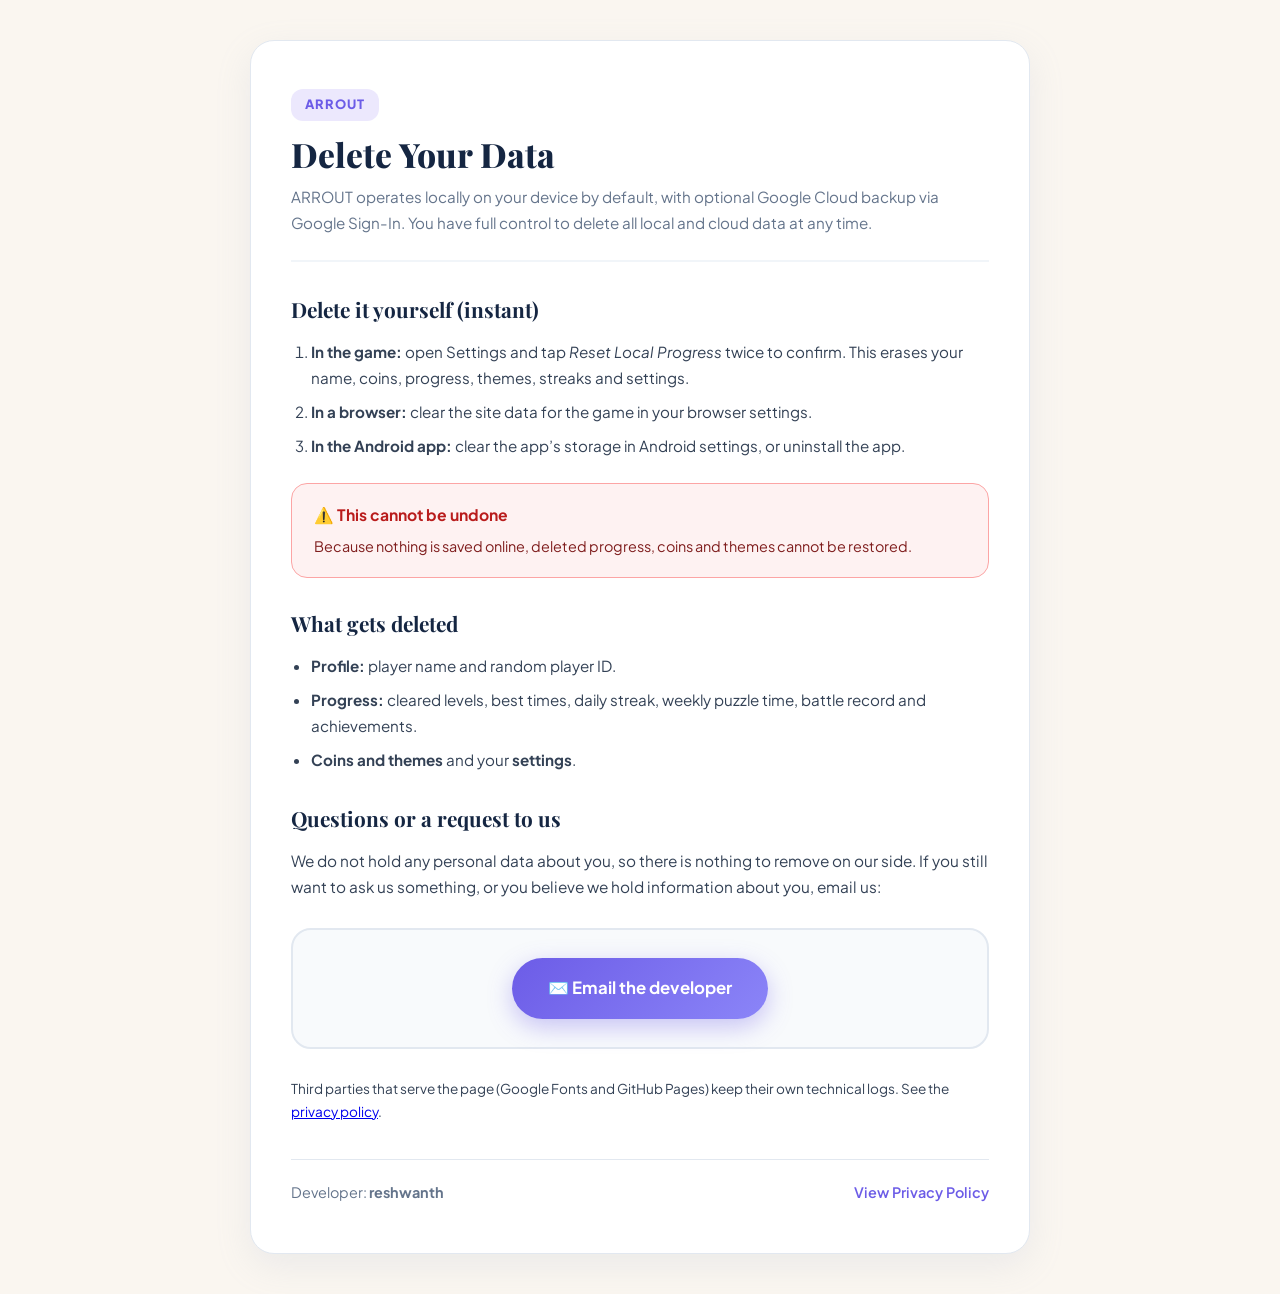
==== delete-account/index.html @ 32f8b6ac "Add files via upload" ====
<!DOCTYPE html>
<html lang="en">
<head>
  <meta charset="UTF-8">
  <meta name="viewport" content="width=device-width, initial-scale=1.0">
  <title>ARROUT — Request Account & Data Deletion</title>
  <link rel="icon" href="data:image/svg+xml,<svg xmlns=%22http://www.w3.org/2000/svg%22 viewBox=%220 0 100 100%22><text y=%22.9em%22 font-size=%2290%22>🏹</text></svg>">
  <link rel="preconnect" href="https://fonts.googleapis.com">
  <link rel="preconnect" href="https://fonts.gstatic.com" crossorigin>
  <link href="https://fonts.googleapis.com/css2?family=Plus+Jakarta+Sans:wght@400;500;600;700;800&family=Playfair+Display:wght@700;800&display=swap" rel="stylesheet">
  <style>
    :root {
      --bg: #FAF6F0;
      --card-bg: #FFFFFF;
      --text-main: #1E293B;
      --text-navy: #152642;
      --text-muted: #64748B;
      --accent-purple: #6C5CE7;
      --accent-purple-hover: #5846E0;
      --accent-purple-light: #ECE8FD;
      --danger-red: #EF4444;
      --danger-bg: #FEF2F2;
      --danger-border: #FCA5A5;
      --border-color: #E2E8F0;
      --radius: 24px;
    }

    * {
      box-sizing: border-box;
      margin: 0;
      padding: 0;
    }

    body {
      background-color: var(--bg);
      color: var(--text-main);
      font-family: 'Plus Jakarta Sans', -apple-system, BlinkMacSystemFont, 'Segoe UI', Roboto, sans-serif;
      line-height: 1.7;
      padding: 40px 20px;
      display: flex;
      justify-content: center;
      min-height: 100vh;
    }

    .container {
      width: 100%;
      max-width: 780px;
      background: var(--card-bg);
      padding: 48px 40px;
      border-radius: var(--radius);
      box-shadow: 0 12px 35px rgba(160, 175, 200, 0.16);
      border: 1px solid var(--border-color);
    }

    .header-block {
      border-bottom: 2px solid #F1F5F9;
      padding-bottom: 24px;
      margin-bottom: 30px;
    }

    .brand-tag {
      display: inline-flex;
      align-items: center;
      gap: 6px;
      background: var(--accent-purple-light);
      color: var(--accent-purple);
      padding: 5px 14px;
      border-radius: 12px;
      font-size: 0.8rem;
      font-weight: 800;
      letter-spacing: 1px;
      margin-bottom: 12px;
    }

    h1 {
      font-family: 'Playfair Display', Georgia, serif;
      color: var(--text-navy);
      font-size: 2.1rem;
      font-weight: 800;
      line-height: 1.3;
      margin-bottom: 8px;
    }

    .subtitle {
      color: var(--text-muted);
      font-size: 0.95rem;
    }

    h2 {
      font-family: 'Playfair Display', Georgia, serif;
      color: var(--text-navy);
      font-size: 1.3rem;
      margin-top: 28px;
      margin-bottom: 12px;
    }

    p {
      margin-bottom: 14px;
      font-size: 0.96rem;
      color: #334155;
    }

    ul, ol {
      margin-left: 20px;
      margin-bottom: 18px;
      color: #334155;
    }

    li {
      margin-bottom: 8px;
      font-size: 0.95rem;
    }

    .action-card {
      background: #F8FAFC;
      border: 2px solid #E2E8F0;
      border-radius: 20px;
      padding: 28px;
      margin: 28px 0;
      text-align: center;
    }

    .action-card h3 {
      color: var(--text-navy);
      font-size: 1.2rem;
      margin-bottom: 10px;
    }

    .action-card p {
      color: var(--text-muted);
      font-size: 0.92rem;
      max-width: 540px;
      margin: 0 auto 20px auto;
    }

    .btn-mail {
      display: inline-flex;
      align-items: center;
      justify-content: center;
      gap: 10px;
      background: linear-gradient(135deg, #6C5CE7, #8B85F8);
      color: #FFFFFF !important;
      font-size: 1.05rem;
      font-weight: 700;
      padding: 16px 36px;
      border-radius: 50px;
      text-decoration: none;
      box-shadow: 0 8px 24px rgba(108, 92, 231, 0.35);
      transition: all 0.2s ease;
      cursor: pointer;
      border: none;
    }

    .btn-mail:hover {
      transform: translateY(-2px);
      box-shadow: 0 12px 28px rgba(108, 92, 231, 0.45);
    }

    .btn-mail:active {
      transform: translateY(0);
    }

    .warning-box {
      background: var(--danger-bg);
      border: 1px solid var(--danger-border);
      border-radius: 16px;
      padding: 18px 22px;
      margin: 24px 0;
    }

    .warning-box strong {
      color: #B91C1C;
      display: block;
      margin-bottom: 6px;
      font-size: 0.98rem;
    }

    .warning-box p {
      color: #7F1D1D;
      font-size: 0.9rem;
      margin-bottom: 0;
    }

    .preview-box {
      background: #1E293B;
      color: #E2E8F0;
      border-radius: 14px;
      padding: 20px;
      font-family: 'Courier New', Courier, monospace;
      font-size: 0.88rem;
      line-height: 1.6;
      white-space: pre-wrap;
      word-break: break-word;
      margin: 16px 0;
      position: relative;
    }

    .copy-btn {
      position: absolute;
      top: 12px;
      right: 12px;
      background: #334155;
      color: #F8FAFC;
      border: 1px solid #475569;
      border-radius: 8px;
      padding: 6px 12px;
      font-size: 0.78rem;
      font-weight: 600;
      cursor: pointer;
      transition: background 0.2s;
    }

    .copy-btn:hover {
      background: #475569;
    }

    .footer-links {
      margin-top: 36px;
      padding-top: 20px;
      border-top: 1px solid var(--border-color);
      display: flex;
      justify-content: space-between;
      align-items: center;
      flex-wrap: wrap;
      gap: 12px;
      font-size: 0.9rem;
      color: var(--text-muted);
    }

    .footer-links a {
      color: var(--accent-purple);
      text-decoration: none;
      font-weight: 600;
    }

    .footer-links a:hover {
      text-decoration: underline;
    }

    @media (max-width: 600px) {
      body {
        padding: 16px 12px;
      }
      .container {
        padding: 28px 20px;
      }
      h1 {
        font-size: 1.65rem;
      }
      .btn-mail {
        width: 100%;
        padding: 14px 20px;
      }
    }
  </style>
</head>
<body>
  <div class="container">
    <div class="header-block">
      <div class="brand-tag">ARROUT</div>
      <h1>Delete Your Data</h1>
      <div class="subtitle">ARROUT operates locally on your device by default, with optional Google Cloud backup via Google Sign-In. You have full control to delete all local and cloud data at any time.</div>
    </div>
    <h2>Delete it yourself (instant)</h2>
    <ol>
      <li><strong>In the game:</strong> open Settings and tap <em>Reset Local Progress</em> twice to confirm. This erases your name, coins, progress, themes, streaks and settings.</li>
      <li><strong>In a browser:</strong> clear the site data for the game in your browser settings.</li>
      <li><strong>In the Android app:</strong> clear the app’s storage in Android settings, or uninstall the app.</li>
    </ol>
    <div class="warning-box"><strong>⚠️ This cannot be undone</strong><p>Because nothing is saved online, deleted progress, coins and themes cannot be restored.</p></div>
    <h2>What gets deleted</h2>
    <ul>
      <li><strong>Profile:</strong> player name and random player ID.</li>
      <li><strong>Progress:</strong> cleared levels, best times, daily streak, weekly puzzle time, battle record and achievements.</li>
      <li><strong>Coins and themes</strong> and your <strong>settings</strong>.</li>
    </ul>
    <h2>Questions or a request to us</h2>
    <p>We do not hold any personal data about you, so there is nothing to remove on our side. If you still want to ask us something, or you believe we hold information about you, email us:</p>
    <div class="action-card">
      <a class="btn-mail" href="mailto:web.sannivesham@gmail.com?subject=ARROUT%20-%20Account%20%26%20Data%20Deletion%20Request&body=Hello%20ARROUT%20Support%20Team%2C%0A%0AI%20am%20requesting%20the%20permanent%20deletion%20of%20my%20ARROUT%20game%20account%20and%20all%20associated%20data.%0A%0APlease%20find%20my%20account%20details%20below%3A%0A-%20In-Game%20Username%20%2F%20Display%20Name%3A%20%0A-%20Registered%20Email%20Address%3A%20%0A-%20Player%20ID%20%28if%20known%29%3A%20%0A%0AI%20understand%20that%20this%20action%20is%20irreversible%20and%20will%20delete%20all%20my%20game%20progress%2C%20coins%2C%20scores%2C%20and%20inventory.%0A%0AThank%20you.">✉️ Email the developer</a>
    </div>
    <p style="font-size:.85rem;">Third parties that serve the page (Google Fonts and GitHub Pages) keep their own technical logs. See the <a href="../privacy-policy/#sec-8">privacy policy</a>.</p>
    <div class="footer-links">
      <span>Developer: <strong>reshwanth</strong></span>
      <span><a href="../privacy-policy/">View Privacy Policy</a></span>
    </div>
  </div>
</body>
</html>
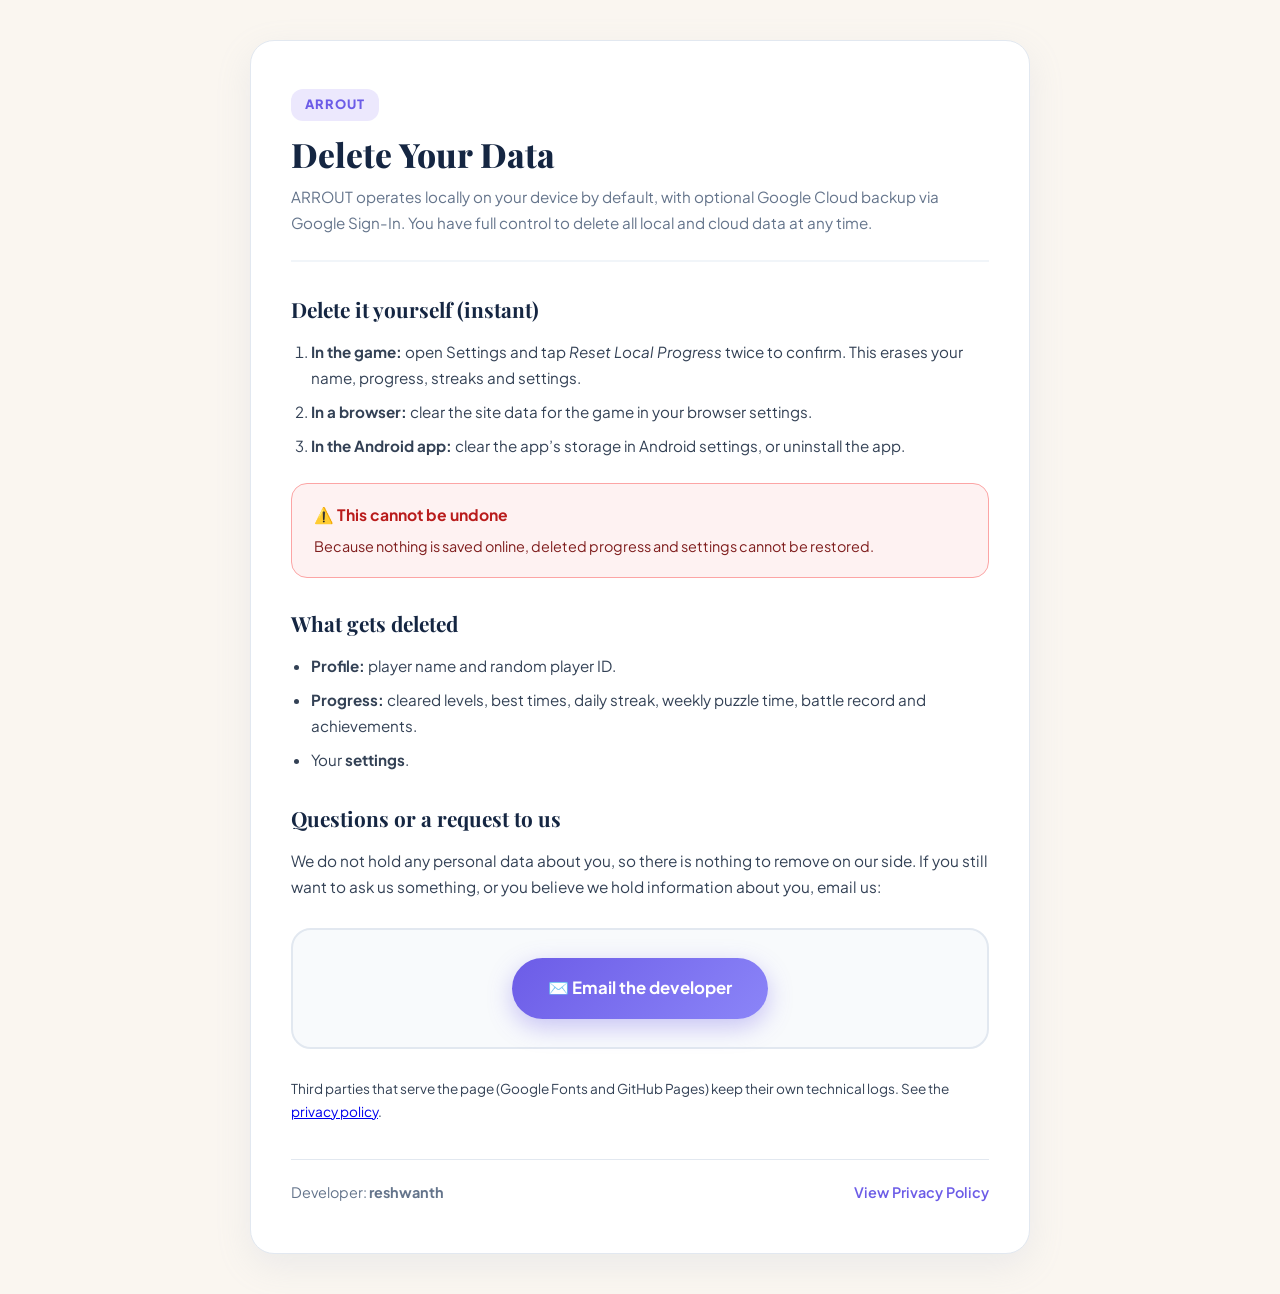
==== commit 1afe42b1: "Remove coins system, update themes and pause handling" ====
--- a/delete-account/index.html
+++ b/delete-account/index.html
@@ -263,21 +263,21 @@
     </div>
     <h2>Delete it yourself (instant)</h2>
     <ol>
-      <li><strong>In the game:</strong> open Settings and tap <em>Reset Local Progress</em> twice to confirm. This erases your name, coins, progress, themes, streaks and settings.</li>
+      <li><strong>In the game:</strong> open Settings and tap <em>Reset Local Progress</em> twice to confirm. This erases your name, progress, streaks and settings.</li>
       <li><strong>In a browser:</strong> clear the site data for the game in your browser settings.</li>
       <li><strong>In the Android app:</strong> clear the app’s storage in Android settings, or uninstall the app.</li>
     </ol>
-    <div class="warning-box"><strong>⚠️ This cannot be undone</strong><p>Because nothing is saved online, deleted progress, coins and themes cannot be restored.</p></div>
+    <div class="warning-box"><strong>⚠️ This cannot be undone</strong><p>Because nothing is saved online, deleted progress and settings cannot be restored.</p></div>
     <h2>What gets deleted</h2>
     <ul>
       <li><strong>Profile:</strong> player name and random player ID.</li>
       <li><strong>Progress:</strong> cleared levels, best times, daily streak, weekly puzzle time, battle record and achievements.</li>
-      <li><strong>Coins and themes</strong> and your <strong>settings</strong>.</li>
+      <li>Your <strong>settings</strong>.</li>
     </ul>
     <h2>Questions or a request to us</h2>
     <p>We do not hold any personal data about you, so there is nothing to remove on our side. If you still want to ask us something, or you believe we hold information about you, email us:</p>
     <div class="action-card">
-      <a class="btn-mail" href="mailto:web.sannivesham@gmail.com?subject=ARROUT%20-%20Account%20%26%20Data%20Deletion%20Request&body=Hello%20ARROUT%20Support%20Team%2C%0A%0AI%20am%20requesting%20the%20permanent%20deletion%20of%20my%20ARROUT%20game%20account%20and%20all%20associated%20data.%0A%0APlease%20find%20my%20account%20details%20below%3A%0A-%20In-Game%20Username%20%2F%20Display%20Name%3A%20%0A-%20Registered%20Email%20Address%3A%20%0A-%20Player%20ID%20%28if%20known%29%3A%20%0A%0AI%20understand%20that%20this%20action%20is%20irreversible%20and%20will%20delete%20all%20my%20game%20progress%2C%20coins%2C%20scores%2C%20and%20inventory.%0A%0AThank%20you.">✉️ Email the developer</a>
+      <a class="btn-mail" href="mailto:web.sannivesham@gmail.com?subject=ARROUT%20-%20Account%20%26%20Data%20Deletion%20Request&body=Hello%20ARROUT%20Support%20Team%2C%0A%0AI%20am%20requesting%20the%20permanent%20deletion%20of%20my%20ARROUT%20game%20account%20and%20all%20associated%20data.%0A%0APlease%20find%20my%20account%20details%20below%3A%0A-%20In-Game%20Username%20%2F%20Display%20Name%3A%20%0A-%20Registered%20Email%20Address%3A%20%0A-%20Player%20ID%20%28if%20known%29%3A%20%0A%0AI%20understand%20that%20this%20action%20is%20irreversible%20and%20will%20delete%20all%20my%20game%20progress%2C%20scores%2C%20and%20settings.%0A%0AThank%20you.">✉️ Email the developer</a>
     </div>
     <p style="font-size:.85rem;">Third parties that serve the page (Google Fonts and GitHub Pages) keep their own technical logs. See the <a href="../privacy-policy/#sec-8">privacy policy</a>.</p>
     <div class="footer-links">
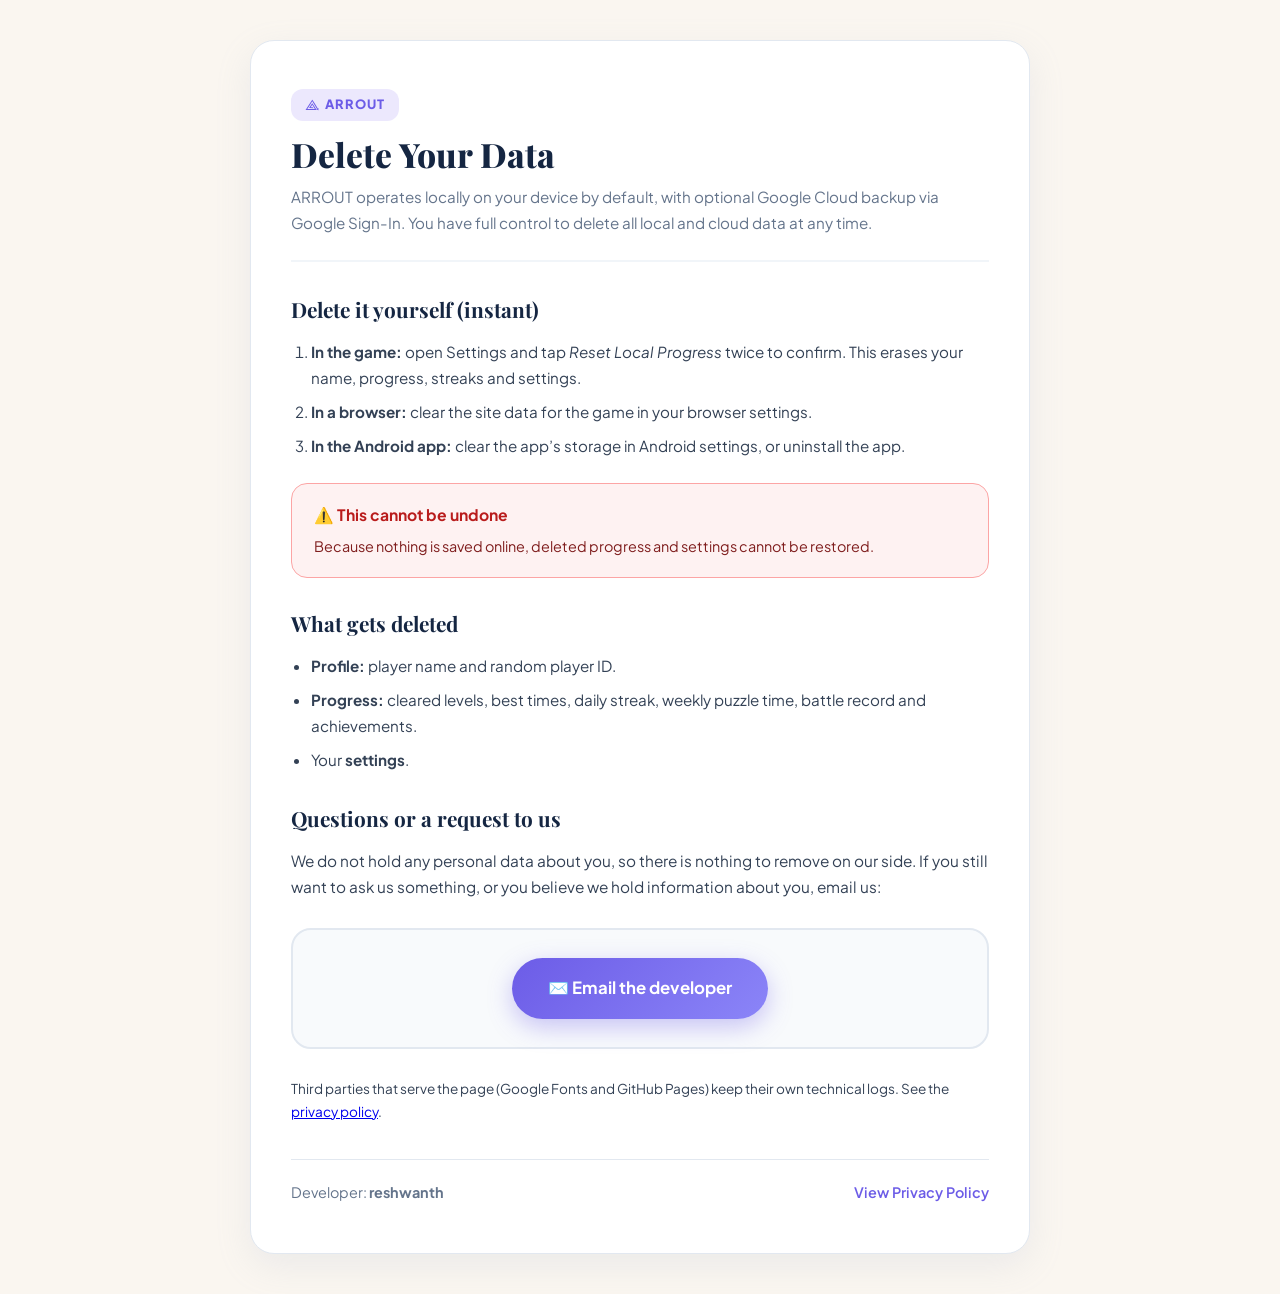
==== commit 6429e0ac: "feat(branding): replace logos with transparent triangular spiral arrow icon" ====
--- a/delete-account/index.html
+++ b/delete-account/index.html
@@ -4,7 +4,11 @@
   <meta charset="UTF-8">
   <meta name="viewport" content="width=device-width, initial-scale=1.0">
   <title>ARROUT — Request Account & Data Deletion</title>
-  <link rel="icon" href="data:image/svg+xml,<svg xmlns=%22http://www.w3.org/2000/svg%22 viewBox=%220 0 100 100%22><text y=%22.9em%22 font-size=%2290%22>🏹</text></svg>">
+  <meta name="description" content="Request deletion of your ARROUT game account and associated cloud data per Google Play and GDPR standards.">
+  <meta name="robots" content="index, follow">
+  <link rel="canonical" href="https://arrout.damayanticrest.online/delete-account/">
+  <link rel="icon" type="image/svg+xml" href="/assets/icon.svg">
+  <link rel="alternate icon" href="data:image/svg+xml,<svg xmlns=%22http://www.w3.org/2000/svg%22 viewBox=%220 0 100 100%22><text y=%22.9em%22 font-size=%2290%22>🏹</text></svg>">
   <link rel="preconnect" href="https://fonts.googleapis.com">
   <link rel="preconnect" href="https://fonts.gstatic.com" crossorigin>
   <link href="https://fonts.googleapis.com/css2?family=Plus+Jakarta+Sans:wght@400;500;600;700;800&family=Playfair+Display:wght@700;800&display=swap" rel="stylesheet">
@@ -257,7 +261,7 @@
 <body>
   <div class="container">
     <div class="header-block">
-      <div class="brand-tag">ARROUT</div>
+      <div class="brand-tag"><svg width="14" height="14" viewBox="0 0 662 547" fill="currentColor"><path d="M 341.5 24.0 L 347.0 23.5 L 348.5 25.0 L 378.5 71.0 L 487.5 243.0 L 496.5 260.0 L 536.5 322.0 L 604.5 434.0 L 608.0 435.5 L 635.0 418.5 L 637.5 419.0 L 636.5 522.0 L 632.0 522.5 L 625.0 519.5 L 539.5 477.0 L 562.0 463.5 L 566.5 459.0 L 472.5 304.0 L 344.0 100.5 L 167.5 378.0 L 109.5 466.0 L 467.5 466.0 L 415.5 377.0 L 344.0 260.5 L 267.5 378.0 L 367.0 378.5 L 394.5 420.0 L 393.0 421.5 L 190.5 421.0 L 340.5 190.0 L 345.0 185.5 L 433.5 324.0 L 549.5 513.0 L 24.0 513.5 L 24.5 509.0 L 79.5 428.0 L 341.5 24.0 Z" /></svg> ARROUT</div>
       <h1>Delete Your Data</h1>
       <div class="subtitle">ARROUT operates locally on your device by default, with optional Google Cloud backup via Google Sign-In. You have full control to delete all local and cloud data at any time.</div>
     </div>
